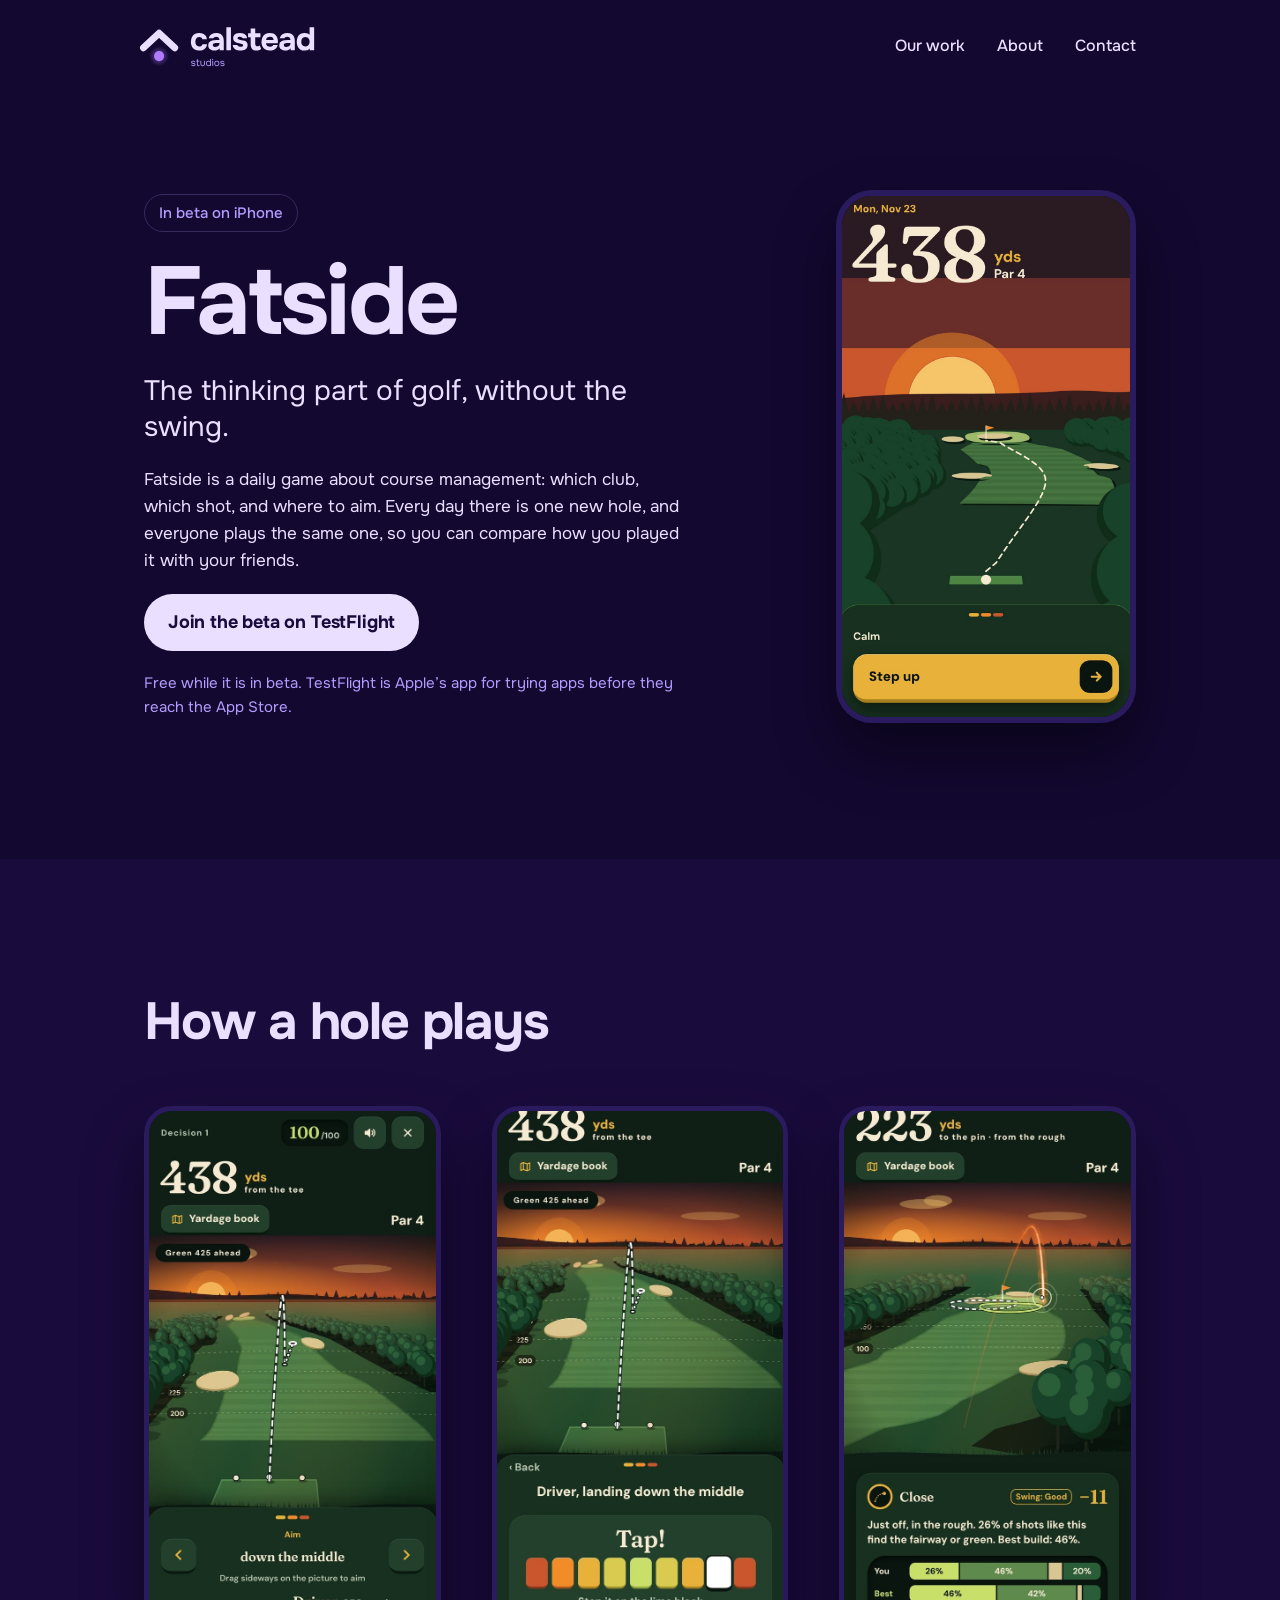
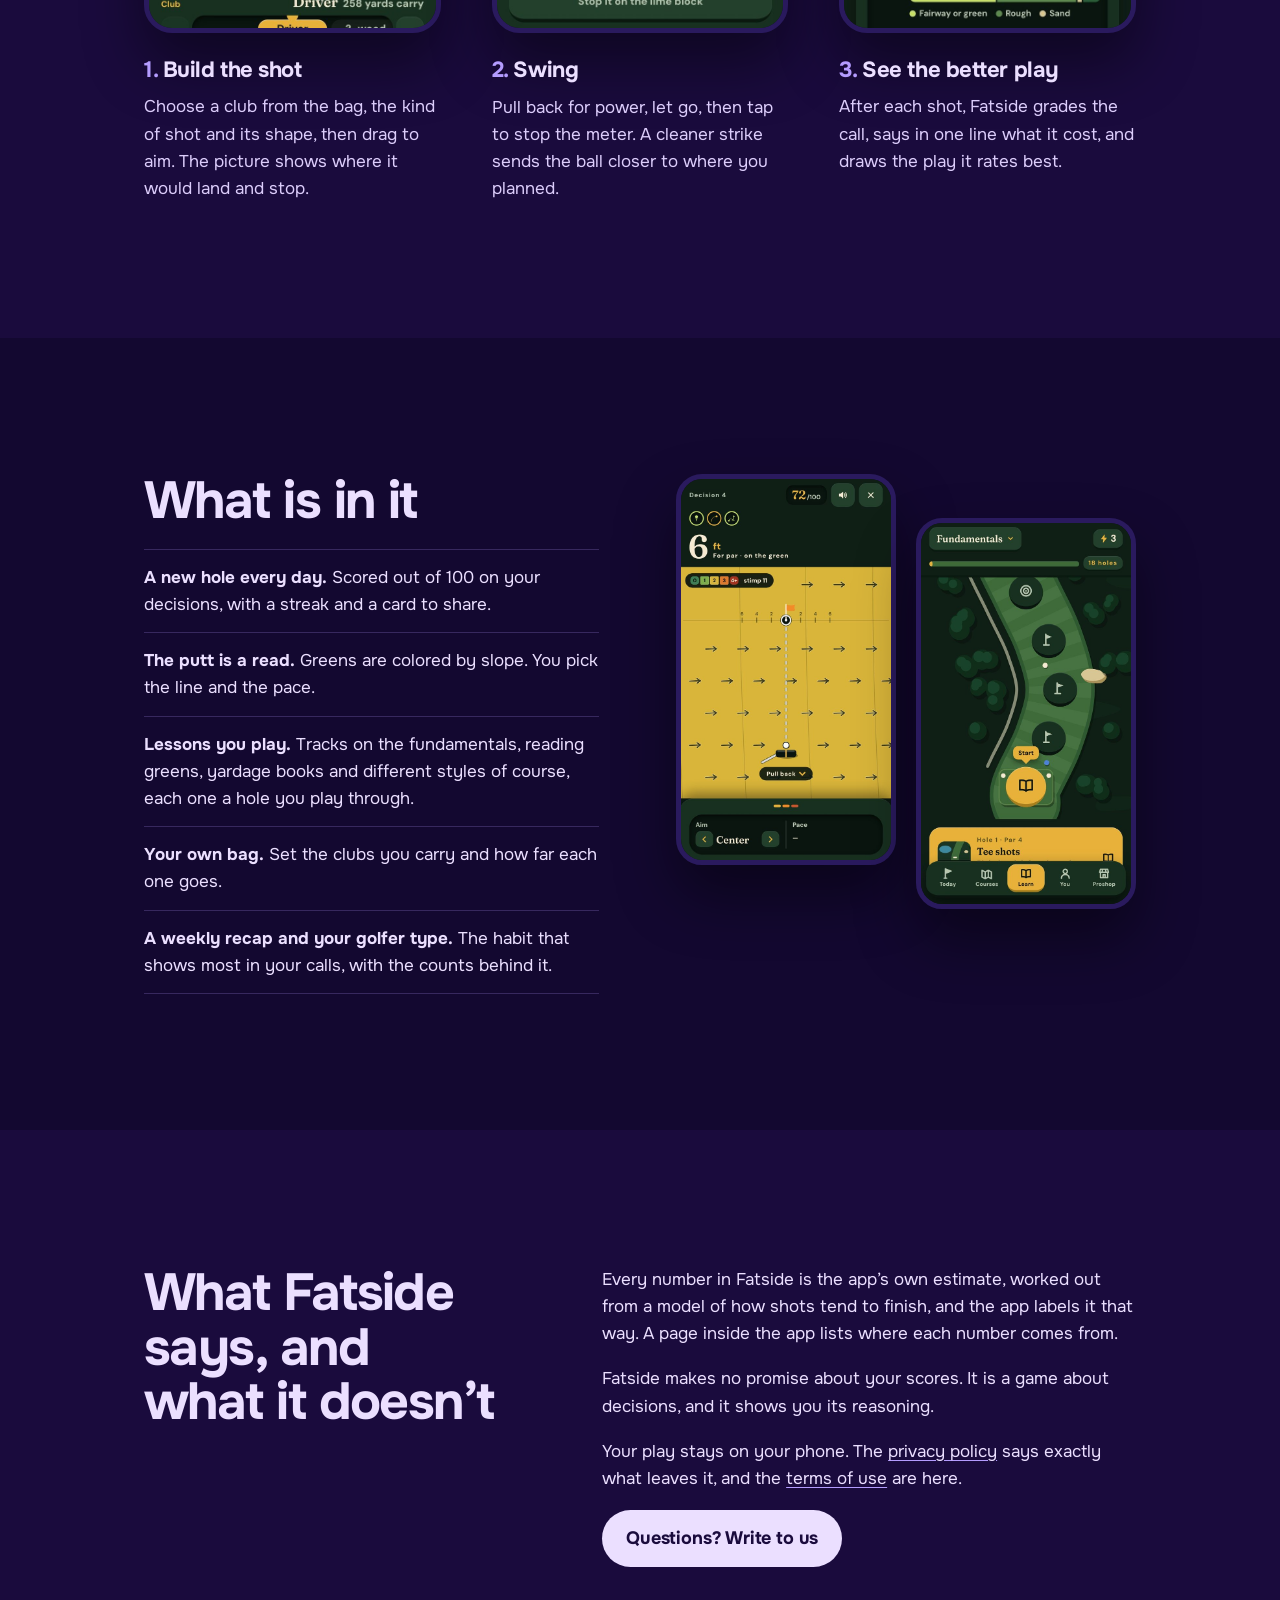
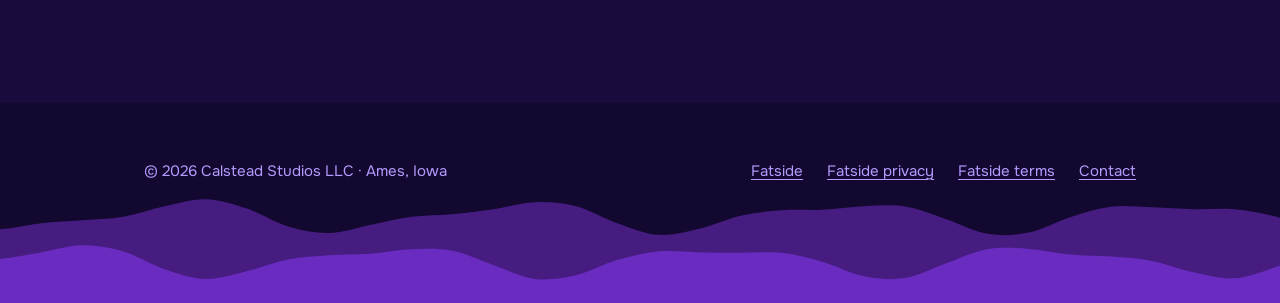
==== fatside/index.html @ fd03ae4f "Our work, and a page for Fatside The top link reads Our work and leads to a section that will list e" ====
<!doctype html>
<html lang="en">
<head>
<meta charset="utf-8">
<meta name="viewport" content="width=device-width, initial-scale=1, viewport-fit=cover">
<title>Fatside · Calstead Studios</title>
<meta name="description" content="Fatside is a daily golf strategy game for iPhone: one new hole every day, the same for everyone. Build the shot, swing, and see the better play. In beta now.">
<meta name="theme-color" content="#1A0B3D">
<link rel="canonical" href="https://calsteadstudios.com/fatside/">
<link rel="icon" href="/favicon.ico" sizes="any">
<link rel="icon" type="image/png" sizes="32x32" href="/assets/favicon-32.png">
<link rel="apple-touch-icon" href="/assets/apple-touch-icon-180.png">
<meta property="og:title" content="Fatside">
<meta property="og:description" content="The thinking part of golf, without the swing. One new hole every day. In beta on iPhone.">
<meta property="og:type" content="website">
<meta property="og:url" content="https://calsteadstudios.com/fatside/">
<meta property="og:image" content="https://calsteadstudios.com/assets/card.png">
<link rel="stylesheet" href="/assets/site.css">
</head>
<body>

<header class="bar">
  <div class="wrap">
    <a class="logo" href="/" aria-label="Calstead Studios, home"><img src="/assets/calstead.svg" alt="Calstead Studios" width="218" height="72"></a>
    <nav aria-label="Sections">
      <a href="/#work">Our work</a>
      <a href="/#about">About</a>
      <a href="/#contact">Contact</a>
    </nav>
  </div>
</header>

<main>
  <section class="deep lead">
    <div class="wrap app">
      <div class="words">
        <span class="status">In beta on iPhone</span>
        <h1>Fatside</h1>
        <p class="big">The thinking part of golf, without the swing.</p>
        <p>Fatside is a daily game about course management: which club, which shot, and where to aim. Every day there is one new hole, and everyone plays the same one, so you can compare how you played it with your friends.</p>
        <p class="cta"><a class="button" href="https://testflight.apple.com/join/DEewWS7S">Join the beta on TestFlight</a></p>
        <p class="soft small">Free while it is in beta. TestFlight is Apple’s app for trying apps before they reach the App Store.</p>
      </div>
      <div class="shot">
        <img class="phone" src="/assets/fatside-today.jpg" width="928" height="1650" alt="Fatside’s daily hole: a par 4 drawn in cut paper at sunset, with the yardage at the top and a Step up button">
      </div>
    </div>
  </section>

  <section>
    <div class="wrap">
      <h2>How a hole plays</h2>
      <ol class="steps">
        <li>
          <img class="phone" src="/assets/fatside/build.jpg" width="660" height="1173" loading="lazy" alt="The shot screen from behind the ball: a par 4 at sunset, with dials for the aim and the club">
          <h3>Build the shot</h3>
          <p>Choose a club from the bag, the kind of shot and its shape, then drag to aim. The picture shows where it would land and stop.</p>
        </li>
        <li>
          <img class="phone" src="/assets/fatside/swing.jpg" width="660" height="1173" loading="lazy" alt="The swing meter: a row of nine blocks with Tap! above it">
          <h3>Swing</h3>
          <p>Pull back for power, let go, then tap to stop the meter. A cleaner strike sends the ball closer to where you planned.</p>
        </li>
        <li>
          <img class="phone" src="/assets/fatside/review.jpg" width="660" height="1173" loading="lazy" alt="The review after a shot: the grade, one line on what happened, and two bars comparing your shot with the best build">
          <h3>See the better play</h3>
          <p>After each shot, Fatside grades the call, says in one line what it cost, and draws the play it rates best.</p>
        </li>
      </ol>
    </div>
  </section>

  <section class="deep">
    <div class="wrap app flip">
      <div class="words">
        <h2>What is in it</h2>
        <ul class="facts">
          <li><b>A new hole every day.</b> Scored out of 100 on your decisions, with a streak and a card to share.</li>
          <li><b>The putt is a read.</b> Greens are colored by slope. You pick the line and the pace.</li>
          <li><b>Lessons you play.</b> Tracks on the fundamentals, reading greens, yardage books and different styles of course, each one a hole you play through.</li>
          <li><b>Your own bag.</b> Set the clubs you carry and how far each one goes.</li>
          <li><b>A weekly recap and your golfer type.</b> The habit that shows most in your calls, with the counts behind it.</li>
        </ul>
      </div>
      <div class="shot pair">
        <img class="phone" src="/assets/fatside/putt.jpg" width="660" height="1173" loading="lazy" alt="A putt read on a green colored by slope, with arrows showing the fall">
        <img class="phone" src="/assets/fatside/learn.jpg" width="660" height="1173" loading="lazy" alt="The Learn path: a hole drawn from above with stops up the fairway">
      </div>
    </div>
  </section>

  <section>
    <div class="wrap two">
      <h2>What Fatside says, and what it doesn’t</h2>
      <div class="body">
        <p>Every number in Fatside is the app’s own estimate, worked out from a model of how shots tend to finish, and the app labels it that way. A page inside the app lists where each number comes from.</p>
        <p>Fatside makes no promise about your scores. It is a game about decisions, and it shows you its reasoning.</p>
        <p>Your play stays on your phone. The <a href="/fatside/privacy/">privacy policy</a> says exactly what leaves it, and the <a href="/fatside/terms/">terms of use</a> are here.</p>
        <p class="cta"><a class="button" href="mailto:founder@calsteadstudios.com">Questions? Write to us</a></p>
      </div>
    </div>
  </section>
</main>

<footer>
  <div class="wrap">
    <span>© 2026 Calstead Studios LLC · Ames, Iowa</span>
    <nav aria-label="Legal">
      <a href="/fatside/">Fatside</a>
      <a href="/fatside/privacy/">Fatside privacy</a>
      <a href="/fatside/terms/">Fatside terms</a>
      <a href="mailto:founder@calsteadstudios.com">Contact</a>
    </nav>
  </div>
  <img class="waves" src="/assets/waves-quiet.svg" alt="" aria-hidden="true">
</footer>

</body>
</html>
---- assets/site.css ----
/* Calstead Studios: Plum dusk. One stylesheet for every page. */
@font-face { font-family: "Onest"; font-weight: 400; font-display: swap; src: url("fonts/onest-latin-400-normal.woff2") format("woff2"); }
@font-face { font-family: "Onest"; font-weight: 500; font-display: swap; src: url("fonts/onest-latin-500-normal.woff2") format("woff2"); }
@font-face { font-family: "Onest"; font-weight: 700; font-display: swap; src: url("fonts/onest-latin-700-normal.woff2") format("woff2"); }

:root {
  --dusk: #1A0B3D;
  --night: #3B1C8C;
  --plum: #6A2BB8;
  --uv: #8E3CFF;
  --glow: #B07CFF;
  --lilac: #B49CFF;
  --lavender: #EBDFFF;
  --deep: #130830;
  --line: rgba(180, 156, 255, 0.22);
  --gutter: clamp(20px, 5vw, 64px);
  --measure: 34rem;
}

* { box-sizing: border-box; }
html { -webkit-text-size-adjust: 100%; scroll-behavior: smooth; }
body {
  margin: 0;
  background: var(--dusk);
  color: var(--lavender);
  font-family: "Onest", system-ui, -apple-system, "Segoe UI", sans-serif;
  font-size: 1.0625rem;
  line-height: 1.6;
  -webkit-font-smoothing: antialiased;
}
img { max-width: 100%; display: block; }
a { color: var(--lavender); text-underline-offset: 0.2em; text-decoration-thickness: 1px; text-decoration-color: var(--lilac); }
a:hover { text-decoration-color: var(--lavender); }
a:focus-visible, .button:focus-visible { outline: 3px solid var(--glow); outline-offset: 3px; border-radius: 6px; }

h1, h2, h3 { font-weight: 700; letter-spacing: -0.03em; line-height: 1.05; margin: 0; text-wrap: balance; }
h1 { font-size: clamp(2.75rem, 8vw, 5.75rem); }
h2 { font-size: clamp(2rem, 4.5vw, 3.25rem); }
h3 { font-size: 1.375rem; letter-spacing: -0.02em; line-height: 1.2; }
p { margin: 0; max-width: var(--measure); }
.soft { color: var(--lilac); }

.wrap { max-width: 1120px; margin: 0 auto; padding: 0 var(--gutter); }

/* Top bar: the lockup and three links. */
.bar { position: absolute; top: 0; left: 0; right: 0; z-index: 2; }
.bar .wrap { display: flex; align-items: center; justify-content: space-between; gap: 16px; padding-top: 10px; padding-bottom: 10px; }
.bar .logo img { height: 72px; width: auto; margin-left: -18px; }
.bar nav { display: flex; gap: clamp(16px, 3vw, 32px); }
.bar nav a { text-decoration: none; font-weight: 500; font-size: 1rem; padding: 8px 0; white-space: nowrap; }
.bar nav a:hover { text-decoration: underline; text-decoration-color: var(--glow); }

/* The opening: the brand's waves, full width, with the words on the dark band between them. */
.open { position: relative; min-height: min(100svh, 860px); display: flex; align-items: center; overflow: hidden; background: var(--dusk); }
.open .waves { position: absolute; inset: 0; width: 100%; height: 100%; object-fit: cover; }
.open .wrap { position: relative; width: 100%; padding-top: 120px; padding-bottom: 150px; }
.open p { font-size: clamp(1.125rem, 2vw, 1.375rem); line-height: 1.5; margin-top: 28px; max-width: 32rem; }
.open h1 { max-width: 15ch; text-wrap: balance; }
.keep { white-space: nowrap; }

/* The light under the roof, from the mark: it comes on once as the page opens. */
.light { display: inline-block; width: 0.34em; height: 0.34em; border-radius: 50%; background: var(--glow); box-shadow: 0 0 0.5em 0.12em rgba(176, 124, 255, 0.55); margin-left: 0.12em; vertical-align: 0.02em; animation: come-on 1.4s ease-out 0.3s both; }
@keyframes come-on { from { opacity: 0; box-shadow: 0 0 0 0 rgba(176, 124, 255, 0); } to { opacity: 1; } }

section { padding: clamp(72px, 11vw, 136px) 0; }
.deep { background: var(--deep); }

/* Fatside: its own night-green screen sits on the plum, the one other color on the page. */
.app { display: grid; grid-template-columns: minmax(0, 1fr) minmax(0, 300px); gap: clamp(32px, 6vw, 88px); align-items: center; }
.app .words > * + * { margin-top: 20px; }
.app .words h2 + p { margin-top: 24px; font-size: 1.25rem; line-height: 1.5; }
.phone { height: auto; border-radius: 36px; border: 6px solid #2A1A5E; box-shadow: 0 30px 60px rgba(0, 0, 0, 0.45); width: 100%; aspect-ratio: 9 / 16; object-fit: cover; }
.status { display: inline-block; border: 1px solid var(--line); border-radius: 999px; padding: 6px 14px; font-size: 0.9375rem; font-weight: 500; color: var(--lilac); }
.facts { list-style: none; padding: 0; margin: 28px 0 0; border-top: 1px solid var(--line); max-width: var(--measure); }
.facts li { padding: 14px 0; border-bottom: 1px solid var(--line); }
.links { margin-top: 28px; display: flex; flex-wrap: wrap; gap: 8px 24px; }

.two { display: grid; grid-template-columns: minmax(0, 1fr) minmax(0, 1.4fr); gap: clamp(24px, 6vw, 88px); align-items: start; }
.two .body > * + * { margin-top: 18px; }

.button { display: inline-block; background: var(--lavender); color: var(--dusk); font-weight: 700; text-decoration: none; padding: 14px 24px; border-radius: 999px; font-size: 1.125rem; letter-spacing: -0.01em; }
.button:hover { background: #fff; }

footer { position: relative; overflow: hidden; background: var(--deep); padding: 56px 0 120px; font-size: 0.9375rem; color: var(--lilac); }
footer .waves { position: absolute; left: 0; right: 0; bottom: 0; width: 100%; height: 150px; object-fit: cover; object-position: bottom; pointer-events: none; }
footer .wrap { position: relative; z-index: 1; display: flex; flex-wrap: wrap; gap: 12px 32px; justify-content: space-between; }
footer a { color: var(--lilac); }
footer nav { display: flex; flex-wrap: wrap; gap: 8px 24px; }

/* Legal pages: one readable column. */
.doc { padding-top: 140px; padding-bottom: 96px; }
.doc .wrap { max-width: 46rem; }
.doc h1 { font-size: clamp(2.25rem, 6vw, 3.5rem); margin-bottom: 12px; }
.doc h2 { font-size: 1.5rem; letter-spacing: -0.02em; line-height: 1.2; margin: 44px 0 12px; }
.doc p, .doc li { max-width: none; color: #DCCDFB; }
.doc p + p { margin-top: 14px; }
.doc ul { padding-left: 1.2em; margin: 12px 0; }
.doc li + li { margin-top: 10px; }
.doc h1 + p { color: var(--lilac); }
.back { display: inline-block; margin-bottom: 32px; font-weight: 500; }


/* Our work, and each product's own page. */
.over { margin-bottom: clamp(32px, 5vw, 56px); }
.name { font-size: clamp(2rem, 4.5vw, 3.25rem); letter-spacing: -0.03em; line-height: 1.05; }
.cta { margin-top: 28px; }
.next { margin-top: clamp(40px, 6vw, 72px); padding-top: 24px; border-top: 1px solid var(--line); max-width: none; }
.small { font-size: 0.9375rem; }
.big { font-size: clamp(1.375rem, 2.6vw, 1.75rem); line-height: 1.3; }
.facts b { font-weight: 700; }
.shot a { display: block; border-radius: 36px; }
.lead { padding-top: clamp(140px, 16vw, 190px); }
.lead h1 { font-size: clamp(3.25rem, 9vw, 6rem); }
.steps { list-style: none; padding: 0; margin: clamp(32px, 5vw, 56px) 0 0; display: grid; grid-template-columns: repeat(3, minmax(0, 1fr)); gap: clamp(24px, 4vw, 56px); counter-reset: step; }
.steps li { counter-increment: step; }
.steps .phone { border-radius: 28px; border-width: 5px; margin-bottom: 24px; }
.steps h3::before { content: counter(step) ". "; color: var(--lilac); }
.steps p { margin-top: 10px; color: #DCCDFB; }
.flip { grid-template-columns: minmax(0, 1fr) minmax(0, 460px); align-items: start; }
.pair { display: grid; grid-template-columns: 1fr 1fr; gap: 20px; align-items: start; }
.pair .phone { border-radius: 26px; border-width: 5px; }
.pair .phone + .phone { margin-top: 44px; }

@media (max-width: 760px) {
  .steps { grid-template-columns: minmax(0, 1fr); }
  .steps li { display: grid; grid-template-columns: 120px minmax(0, 1fr); column-gap: 20px; align-items: start; }
  .steps .phone { grid-row: span 2; margin-bottom: 0; border-radius: 18px; border-width: 3px; }
  .steps h3 { align-self: end; }
  .flip { grid-template-columns: minmax(0, 1fr); }
  .pair { max-width: 360px; }
  .app, .two { grid-template-columns: minmax(0, 1fr); }
  .app .shot { max-width: 260px; }
  .bar .logo img { height: 60px; margin-left: -14px; }
  .bar nav a { font-size: 0.9375rem; }
  .bar nav { gap: 14px; }
  .bar .logo img { height: 52px; margin-left: -12px; }
  .open .wrap { padding-bottom: 120px; }
}
@media (prefers-reduced-motion: reduce) {
  html { scroll-behavior: auto; }
  .light { animation: none; }
}
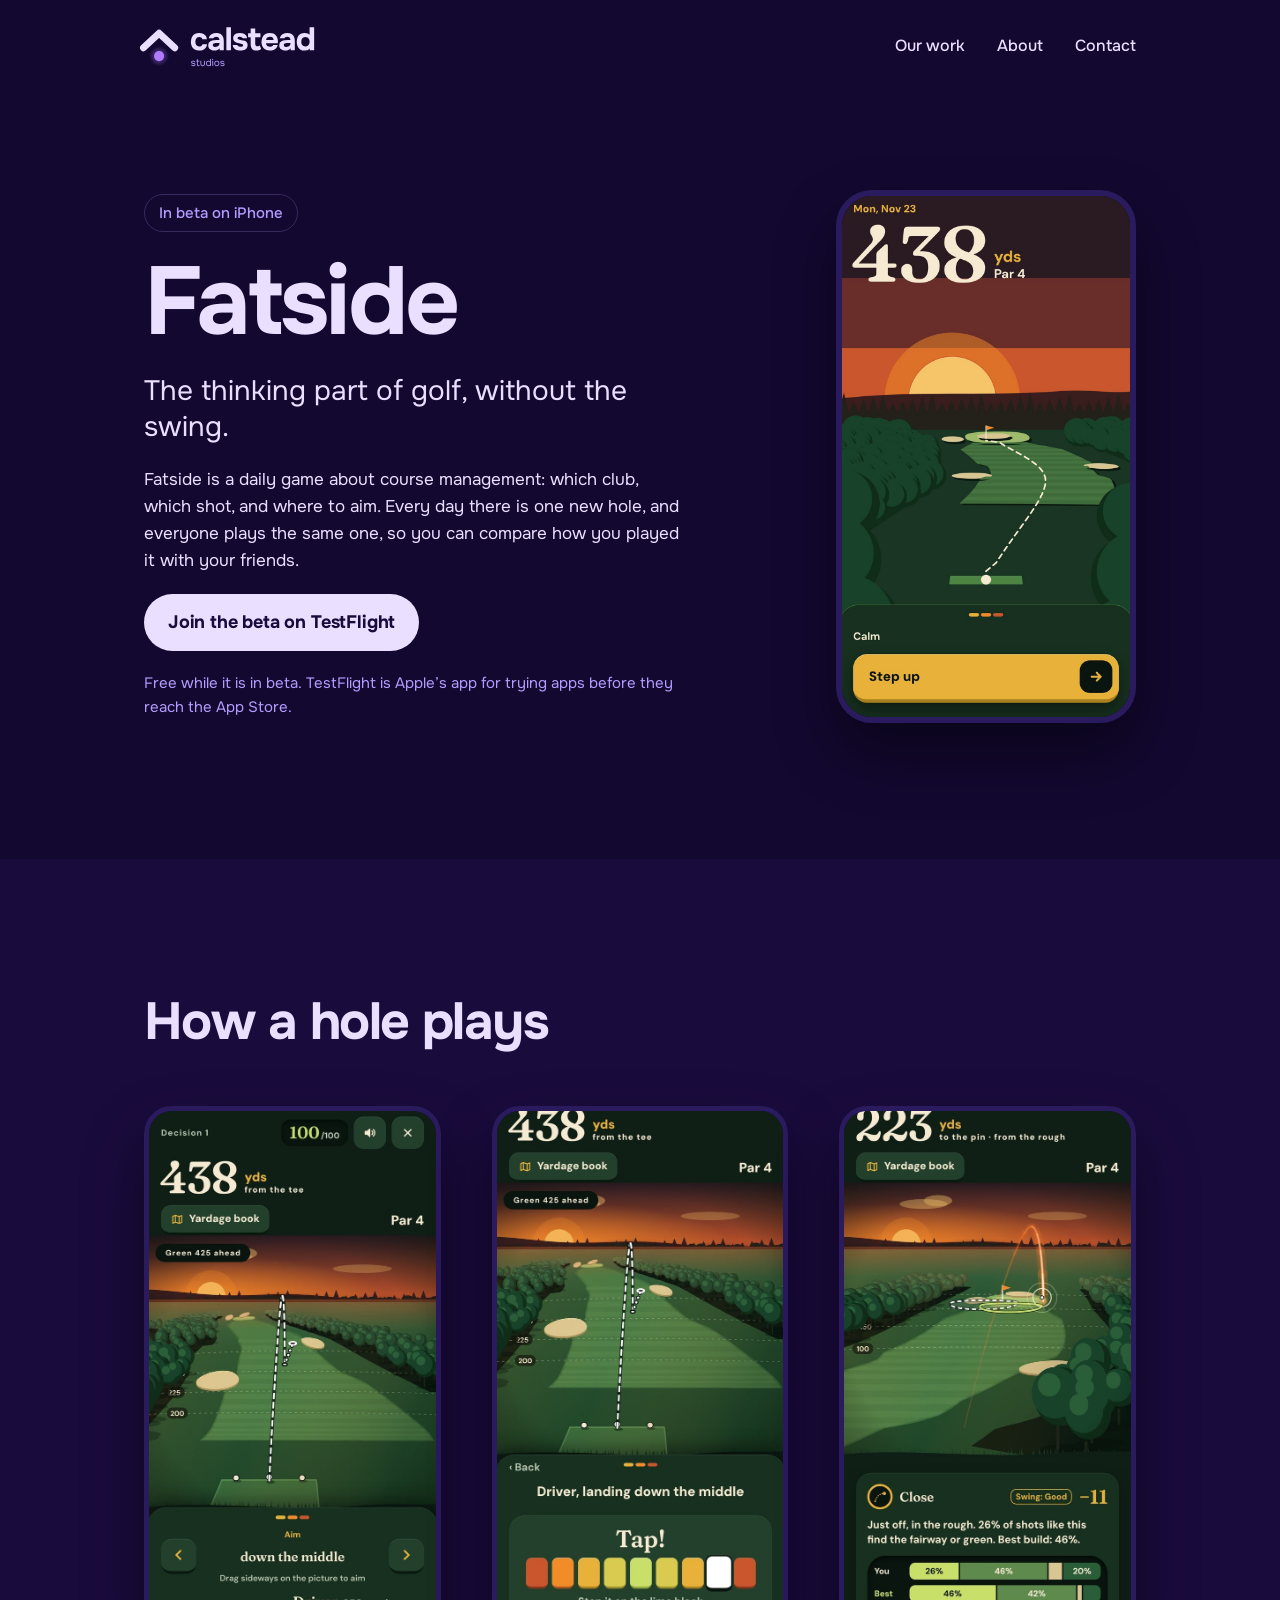
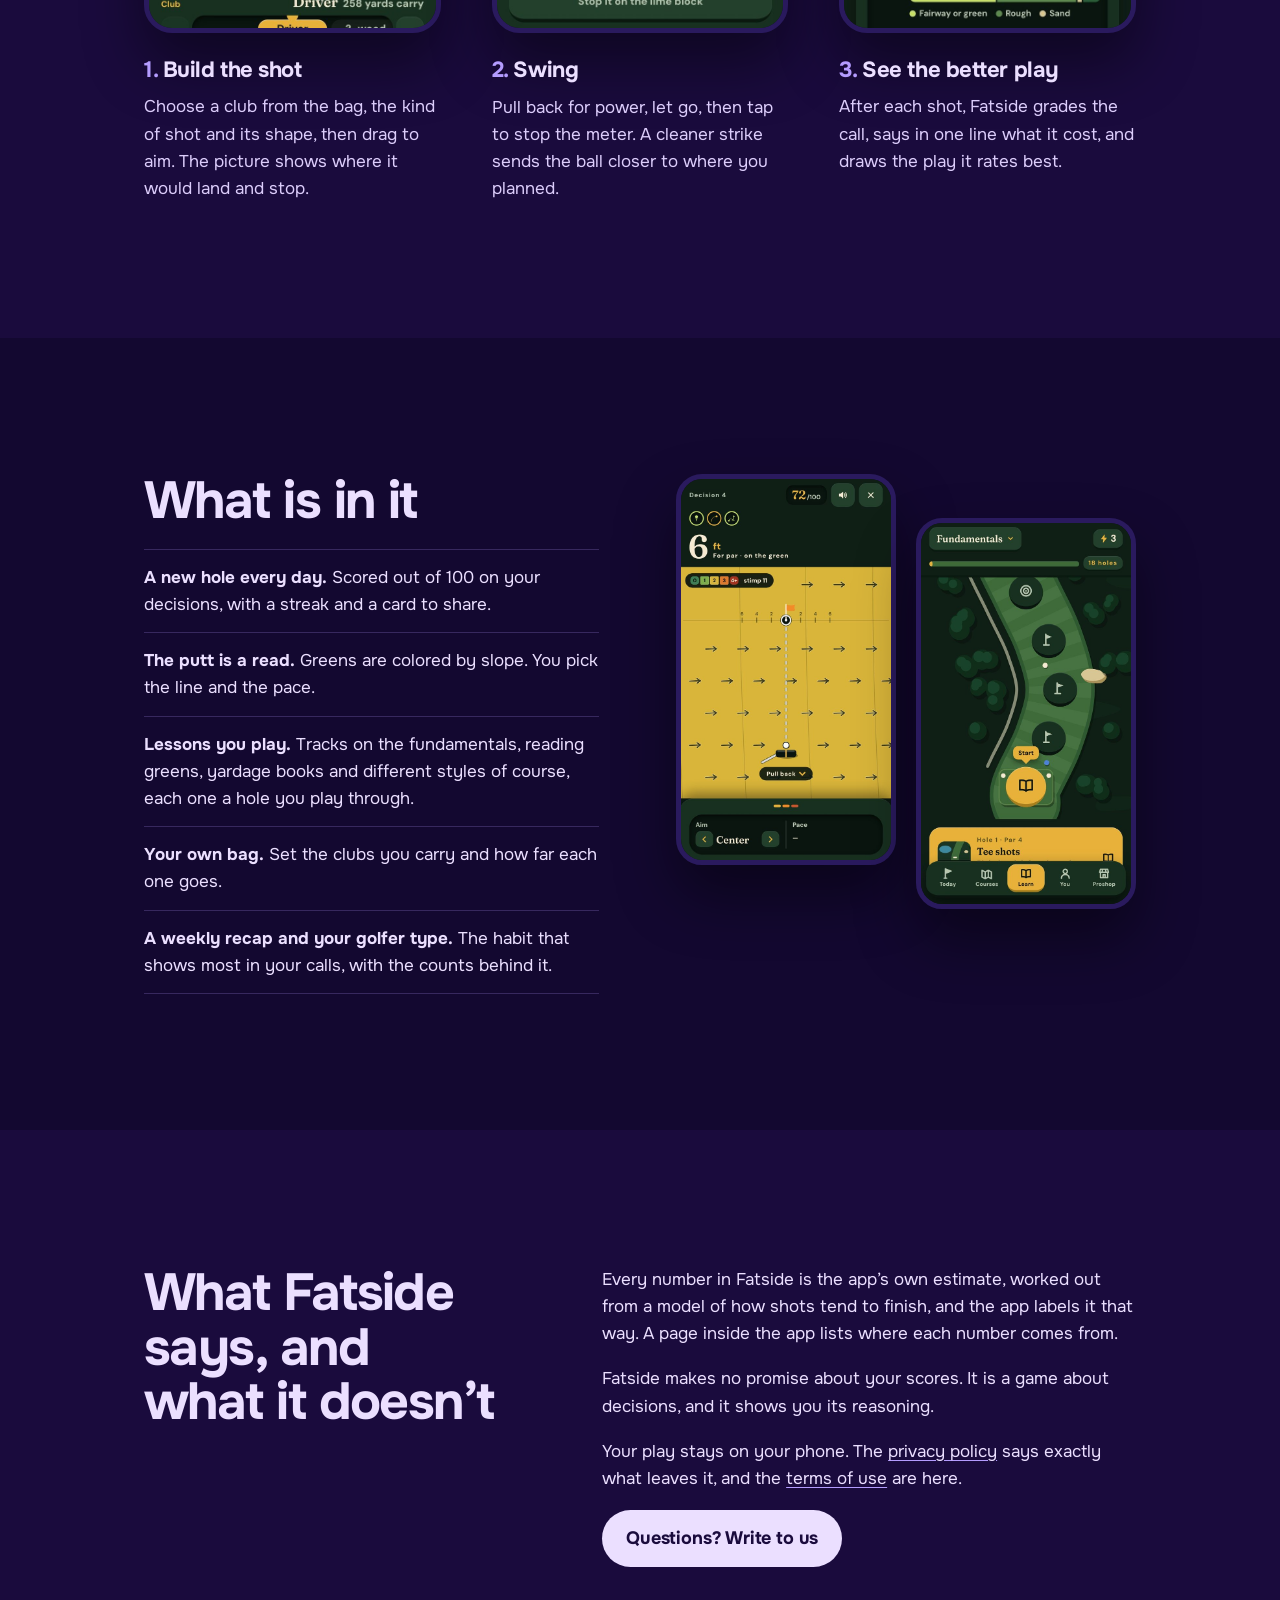
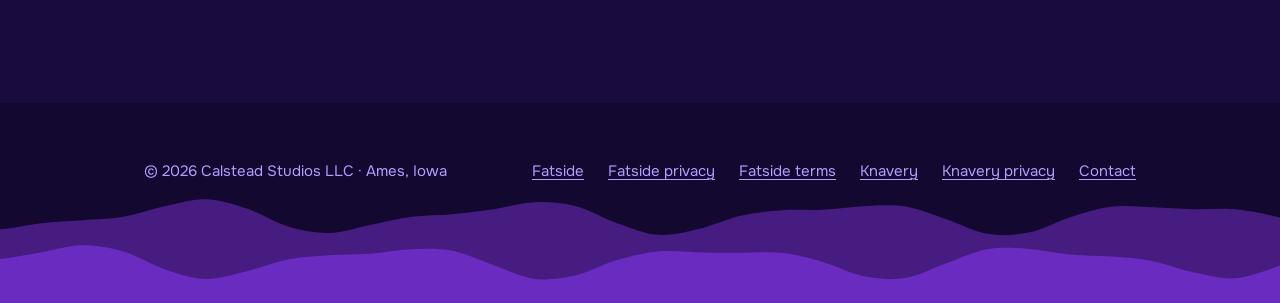
==== commit d0e2e288: "Knavery: its page, its privacy policy, and its links in every footer Draft for Gabe's review; not on" ====
--- a/fatside/index.html
+++ b/fatside/index.html
@@ -109,6 +109,8 @@
       <a href="/fatside/">Fatside</a>
       <a href="/fatside/privacy/">Fatside privacy</a>
       <a href="/fatside/terms/">Fatside terms</a>
+      <a href="/knavery/">Knavery</a>
+      <a href="/knavery/privacy/">Knavery privacy</a>
       <a href="mailto:founder@calsteadstudios.com">Contact</a>
     </nav>
   </div>
